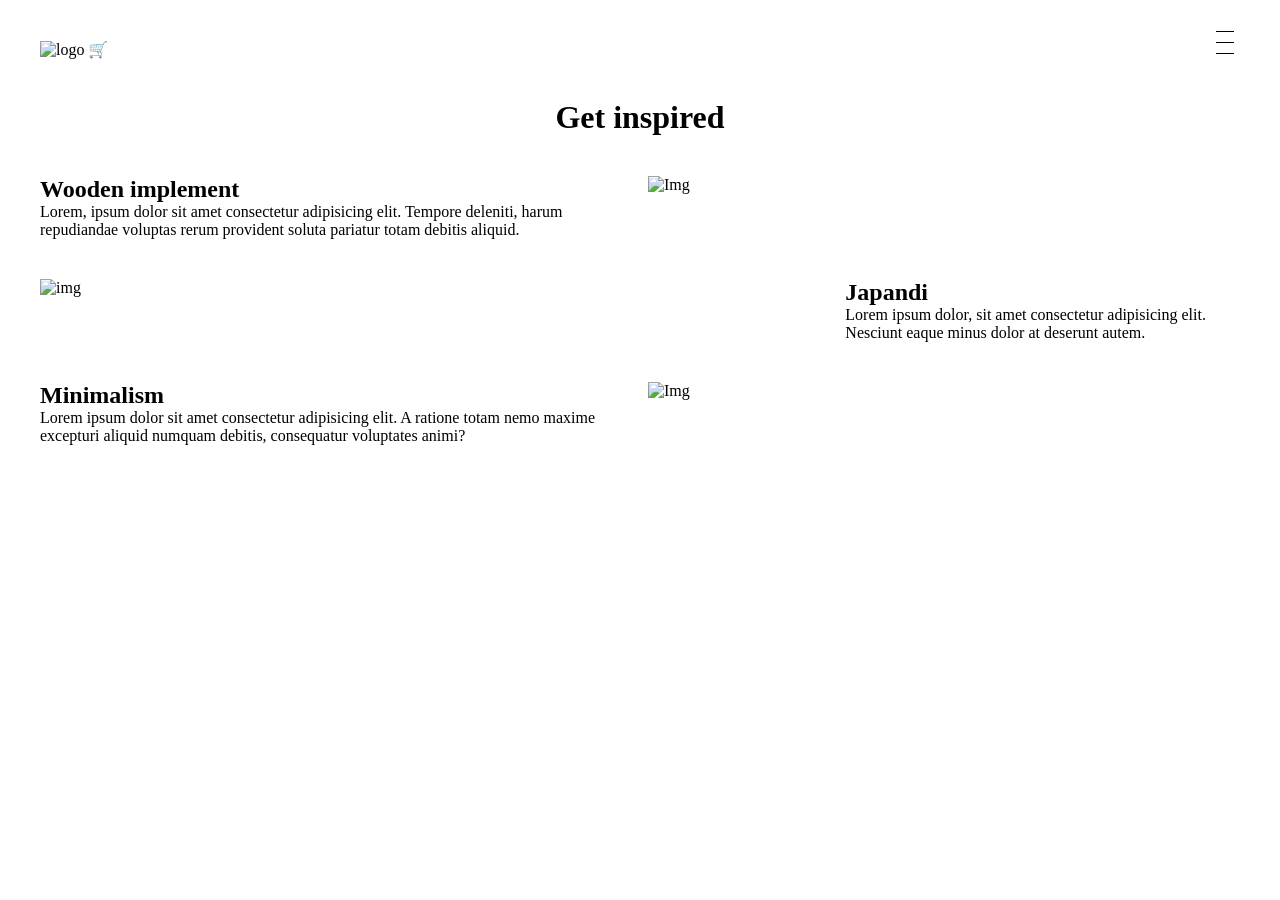
==== inspiration.html @ bda954b3 "opsæt af inspirationside" ====
<!doctype html>
<html lang="en">
  <head>
    <meta name="robots" content="noindex, nofollow" />
    <meta charset="UTF-8" />
    <meta name="viewport" content="width=device-width, initial-scale=1.0" />
    <title>Inspirationside</title>
    <link rel="icon" type="image/x-icon" href="" />
    <link rel="stylesheet" href="/css/main.css" />
    <link rel="stylesheet" href="/css/inspiration.css" />
  </head>
  <body>
    <header>
      <nav>
        <a href="index.html" class="logo"> <img src="" alt="logo" /></a>
        <a href="#">🛒</a>
        <ul class="menu">
          <li><a href="produktliste.html">Products</a></li>
          <li><a href="omos.html">About us</a></li>
          <li><a href="inspiration.html">Inspiration</a></li>
          <li><a href="support.html">Return policy</a></li>
        </ul>
        <button class="burger">
          <span class="line"></span>
          <span class="line"></span>
          <span class="line"></span>
        </button>
      </nav>
    </header>
    <main>
      <h1>Get inspired</h1>
      <section class="inspiration">
        <div class="insp_grid1-1">
          <div>
            <h2>Wooden implement</h2>
            <p>Lorem, ipsum dolor sit amet consectetur adipisicing elit. Tempore deleniti, harum repudiandae voluptas rerum provident soluta pariatur totam debitis aliquid.</p>
          </div>
          <img src="" alt="Img" />
        </div>

        <div class="insp_grid2-1">
          <img src="" alt="img" />
          <div>
            <h2>Japandi</h2>
            <p>Lorem ipsum dolor, sit amet consectetur adipisicing elit. Nesciunt eaque minus dolor at deserunt autem.</p>
          </div>
        </div>

        <div class="insp_grid1-1">
          <div>
            <h2>Minimalism</h2>
            <p>Lorem ipsum dolor sit amet consectetur adipisicing elit. A ratione totam nemo maxime excepturi aliquid numquam debitis, consequatur voluptates animi?</p>
          </div>
          <img src="" alt="Img" />
        </div>
      </section>
    </main>
    <footer></footer>
    <script src="burgermenu.js"></script>
  </body>
</html>
---- css/main.css ----
* {
  margin: 0;
}
/* Burger Menu */
.menu {
  display: none;
}
nav ul {
  list-style: none;
}
a {
  text-decoration: none;
  color: black;
}
.burger {
  display: block;
  background-color: transparent;
  border: 0;
  flex: 0 0 auto;
  margin: 0 20px;
  width: 30px;
  height: 30px;
  cursor: pointer;
  position: absolute;
  top: 20px;
  right: 20px;
}
.burger .line {
  display: block;
  width: 100%;
  height: 1px;
  background-color: black;
  margin-top: 10px;
  margin-bottom: 5px;
  transition: 0.2s linear;
  z-index: 1;
}
.burger.active .line:nth-child(1) {
  transform: rotate(45deg) translate(6px, 6px);
  transition: 0.2s linear;
}
.burger.active .line:nth-child(2) {
  opacity: 0;
  transition: 0.2s linear;
}
.burger.active .line:nth-child(3) {
  transform: rotate(-45deg) translate(6px, -6px);
  transition: 0.2s linear;
}
nav.active .menu {
  display: block;
  background-color: grey;
  position: absolute;
  right: 0;
  width: 200px;
  height: 500px;
  /* z-index: 1; */
}
nav.active .menu li {
  margin: 40px 20px;
  text-align: left;
}
nav.active .menu a {
  font-size: 20px;
  color: white;
}

body {
  margin: 40px;
}
---- css/inspiration.css ----
.inspiration {
  margin-top: 40px;
}
h1 {
  text-align: center;
  margin-top: 40px;
}
.insp_grid1-1 {
  display: grid;
  grid-template-columns: 1fr 1fr;
  gap: 1rem;
  margin-top: 40px;
}
.insp_grid2-1 {
  display: grid;
  grid-template-columns: 2fr 1fr;
  gap: 1rem;
  margin-top: 40px;
}
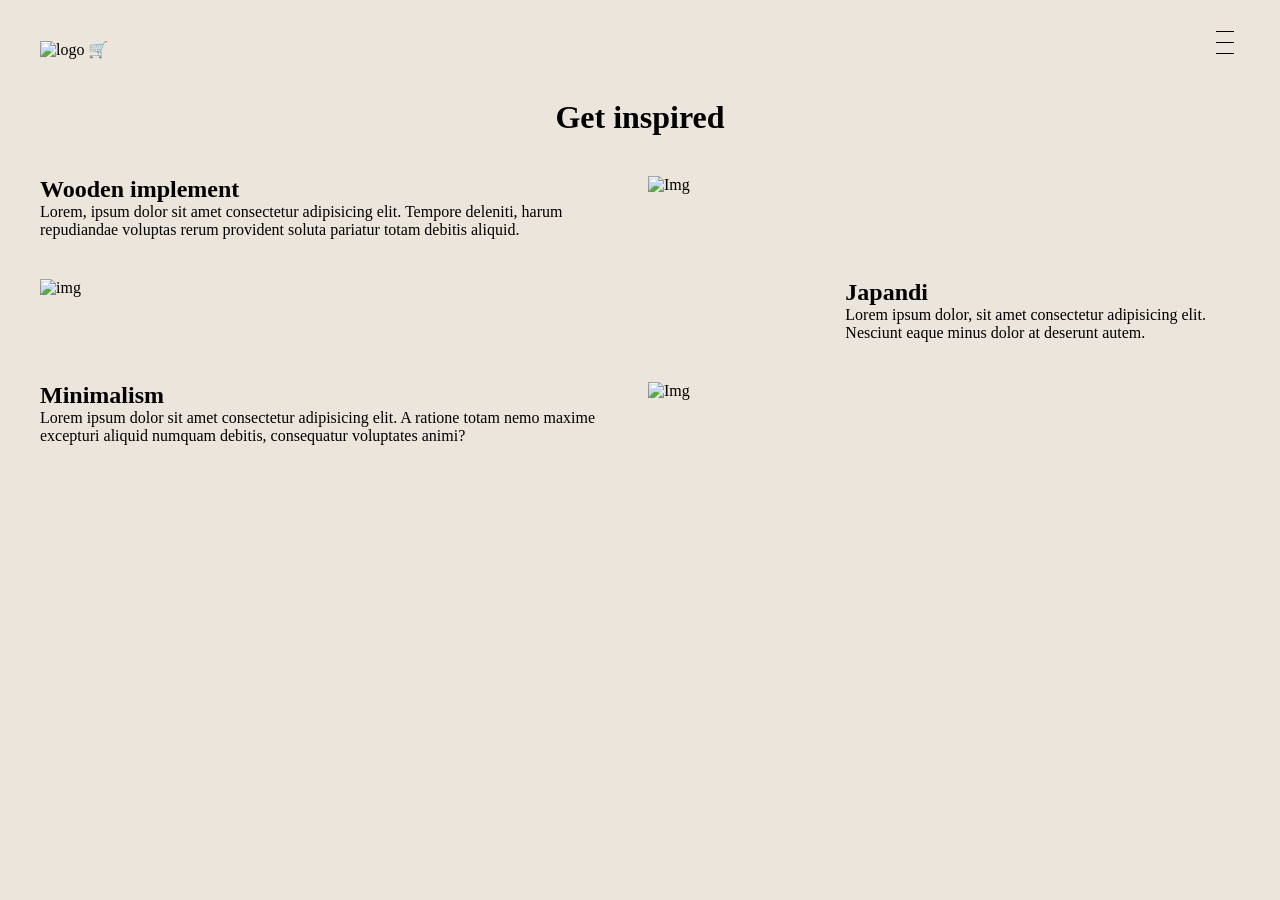
==== commit b5293210: "rettelse i CSS sti" ====
--- a/inspiration.html
+++ b/inspiration.html
@@ -6,8 +6,8 @@
     <meta name="viewport" content="width=device-width, initial-scale=1.0" />
     <title>Inspirationside</title>
     <link rel="icon" type="image/x-icon" href="" />
-    <link rel="stylesheet" href="/css/main.css" />
-    <link rel="stylesheet" href="/css/inspiration.css" />
+    <link rel="stylesheet" href="./css/main.css" />
+    <link rel="stylesheet" href="./css/inspiration.css" />
   </head>
   <body>
     <header>
--- a/css/main.css
+++ b/css/main.css
@@ -1,5 +1,9 @@
 * {
   margin: 0;
+}
+:root {
+  --background-color: #ebe5dc;
+  --text-color: #000;
 }
 /* Burger Menu */
 .menu {
@@ -24,6 +28,7 @@
   position: absolute;
   top: 20px;
   right: 20px;
+  z-index: 10;
 }
 .burger .line {
   display: block;
@@ -49,12 +54,12 @@
 }
 nav.active .menu {
   display: block;
-  background-color: grey;
+  background-color: rgba(255, 255, 255, 0.8);
   position: absolute;
   right: 0;
   width: 200px;
   height: 500px;
-  /* z-index: 1; */
+  z-index: 9;
 }
 nav.active .menu li {
   margin: 40px 20px;
@@ -62,9 +67,17 @@
 }
 nav.active .menu a {
   font-size: 20px;
-  color: white;
+  color: #000;
 }
 
 body {
   margin: 40px;
+  background-color: var(--background-color);
 }
+
+/* Design af general button */
+button {
+  background-color: white;
+  border: 1px solid black;
+  color: var(--text-color);
+}
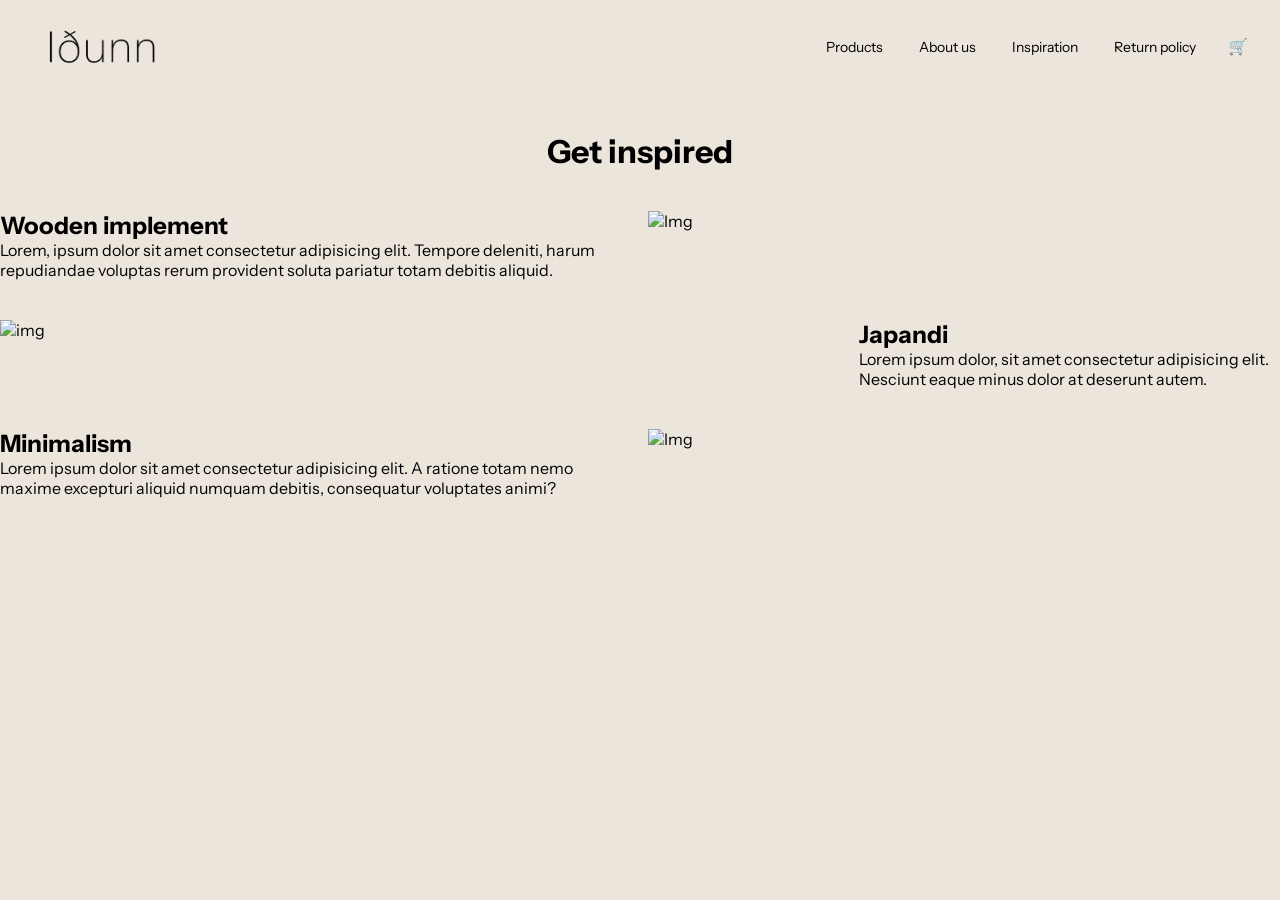
==== commit 157f3eb4: "added logo på alle undersider" ====
--- a/inspiration.html
+++ b/inspiration.html
@@ -10,10 +10,9 @@
     <link rel="stylesheet" href="./css/inspiration.css" />
   </head>
   <body>
-    <header>
+     <header>
+      <a href="index.html" class="logo"> <img src="img/I∂unn_Logo 1.webp" alt="logo" /></a>
       <nav>
-        <a href="index.html" class="logo"> <img src="" alt="logo" /></a>
-        <a href="#">🛒</a>
         <ul class="menu">
           <li><a href="produktliste.html">Products</a></li>
           <li><a href="omos.html">About us</a></li>
@@ -26,6 +25,8 @@
           <span class="line"></span>
         </button>
       </nav>
+
+      <a href="#">🛒</a>
     </header>
     <main>
       <h1>Get inspired</h1>
--- a/css/main.css
+++ b/css/main.css
@@ -1,83 +1,215 @@
+
+/* ========================================
+   FONTE
+======================================== */
+
+@font-face {
+  font-family: instrumentsans;
+  src: url("../Fonts/InstrumentSans-VariableFont_wdth,wght.woff2");
+}
+
+@font-face {
+  font-family: inter;
+  src: url("../Fonts/Inter-VariableFont_opsz_wght.woff");
+}
+
+/* ========================================
+   GENERELT
+======================================== */
+
 * {
+  box-sizing: border-box;
   margin: 0;
-}
+  font-family: instrumentsans, sans-serif;
+}
+
 :root {
   --background-color: #ebe5dc;
   --text-color: #000;
-}
-/* Burger Menu */
+  --color-h2: #4b3021;
+}
+
+body {
+  background-color: var(--background-color);
+}
+
+a {
+  text-decoration: none;
+  color: var(--text-color);
+}
+
+nav ul {
+  list-style: none;
+}
+
+/* ========================================
+   HEADER – FÆLLES GRUNDSTRUKTUR
+======================================== */
+
+header {
+  display: flex;
+  align-items: center;
+  justify-content: space-between;
+  gap: 1rem;
+  padding: 20px;
+}
+
+header .logo {
+  flex: 0 0 auto;
+}
+
+header .logo img {
+  display: block;
+  max-width: 140px;
+  height: auto;
+}
+
+header nav {
+  position: relative;
+  display: flex;
+  align-items: center;
+  margin-left: auto;
+}
+
+/* ========================================
+   MOBIL – STANDARDVISNING
+======================================== */
+
+/* Linklisten er skjult, indtil burgeren aktiveres */
 .menu {
   display: none;
-}
-nav ul {
-  list-style: none;
-}
-a {
-  text-decoration: none;
-  color: black;
-}
+  padding: 0;
+  margin: 0;
+}
+
+/* Burgerknap */
 .burger {
   display: block;
-  background-color: transparent;
+  position: relative;
+  z-index: 10;
+  flex: 0 0 auto;
+  width: 30px;
+  height: 20px;
+  padding: 0;
+  margin: 0;
+  background: transparent;
   border: 0;
-  flex: 0 0 auto;
-  margin: 0 20px;
-  width: 30px;
-  height: 30px;
   cursor: pointer;
-  position: absolute;
-  top: 20px;
-  right: 20px;
-  z-index: 10;
-}
+}
+
 .burger .line {
   display: block;
   width: 100%;
   height: 1px;
+  margin-bottom: 5px;
   background-color: black;
-  margin-top: 10px;
-  margin-bottom: 5px;
   transition: 0.2s linear;
-  z-index: 1;
-}
+}
+
+/* Burgerens animation */
 .burger.active .line:nth-child(1) {
-  transform: rotate(45deg) translate(6px, 6px);
-  transition: 0.2s linear;
-}
+  transform: translateY(6px) rotate(45deg);
+}
+
 .burger.active .line:nth-child(2) {
   opacity: 0;
-  transition: 0.2s linear;
-}
+}
+
 .burger.active .line:nth-child(3) {
-  transform: rotate(-45deg) translate(6px, -6px);
-  transition: 0.2s linear;
-}
+  transform: translateY(-6px) rotate(-45deg);
+}
+
+/* Mobilmenu – åbnes via JavaScript */
 nav.active .menu {
   display: block;
-  background-color: rgba(255, 255, 255, 0.8);
   position: absolute;
+  top: 40px;
   right: 0;
   width: 200px;
-  height: 500px;
+  min-height: 250px;
+  padding: 20px;
+  background-color: rgba(255, 255, 255, 0.9);
   z-index: 9;
 }
+
 nav.active .menu li {
-  margin: 40px 20px;
+  margin: 20px 0;
   text-align: left;
 }
+
 nav.active .menu a {
   font-size: 20px;
   color: #000;
 }
 
-body {
-  margin: 40px;
-  background-color: var(--background-color);
-}
-
-/* Design af general button */
+/* Generelle knapper */
 button {
   background-color: white;
   border: 1px solid black;
   color: var(--text-color);
 }
+
+/* ========================================
+   DESKTOP – FRA 800 PX
+======================================== */
+
+@media (min-width: 800px) {
+
+  /* Headerens elementer fordeles med flex */
+  header {
+    gap: 2rem;
+    padding: 20px 2rem;
+  }
+
+  .menu,
+  nav.active .menu {
+    display: flex;
+    flex-direction: row;
+    align-items: center;
+    gap: 36px;
+    position: static;
+    width: auto;
+    min-height: 0;
+    padding: 0;
+    margin: 0;
+    background: transparent;
+  }
+
+  .menu li {
+    margin: 0;
+  }
+
+  .menu a {
+    font-size: 14px;
+  }
+
+  /* Burgeren skjules på desktop */
+  .burger {
+    display: none;
+  }
+
+  /* Hovereffekt på menulinks */
+  .menu a {
+    position: relative;
+  }
+
+  .menu a::after {
+    content: "";
+    position: absolute;
+    bottom: -4px;
+    left: 0;
+    right: 0;
+    height: 1px;
+    background: var(--color-h2);
+    transform: scaleX(0);
+    transition: transform 0.25s ease;
+  }
+
+  .menu a:hover {
+    color: var(--color-h2);
+  }
+
+  .menu a:hover::after {
+    transform: scaleX(1);
+  }
+}
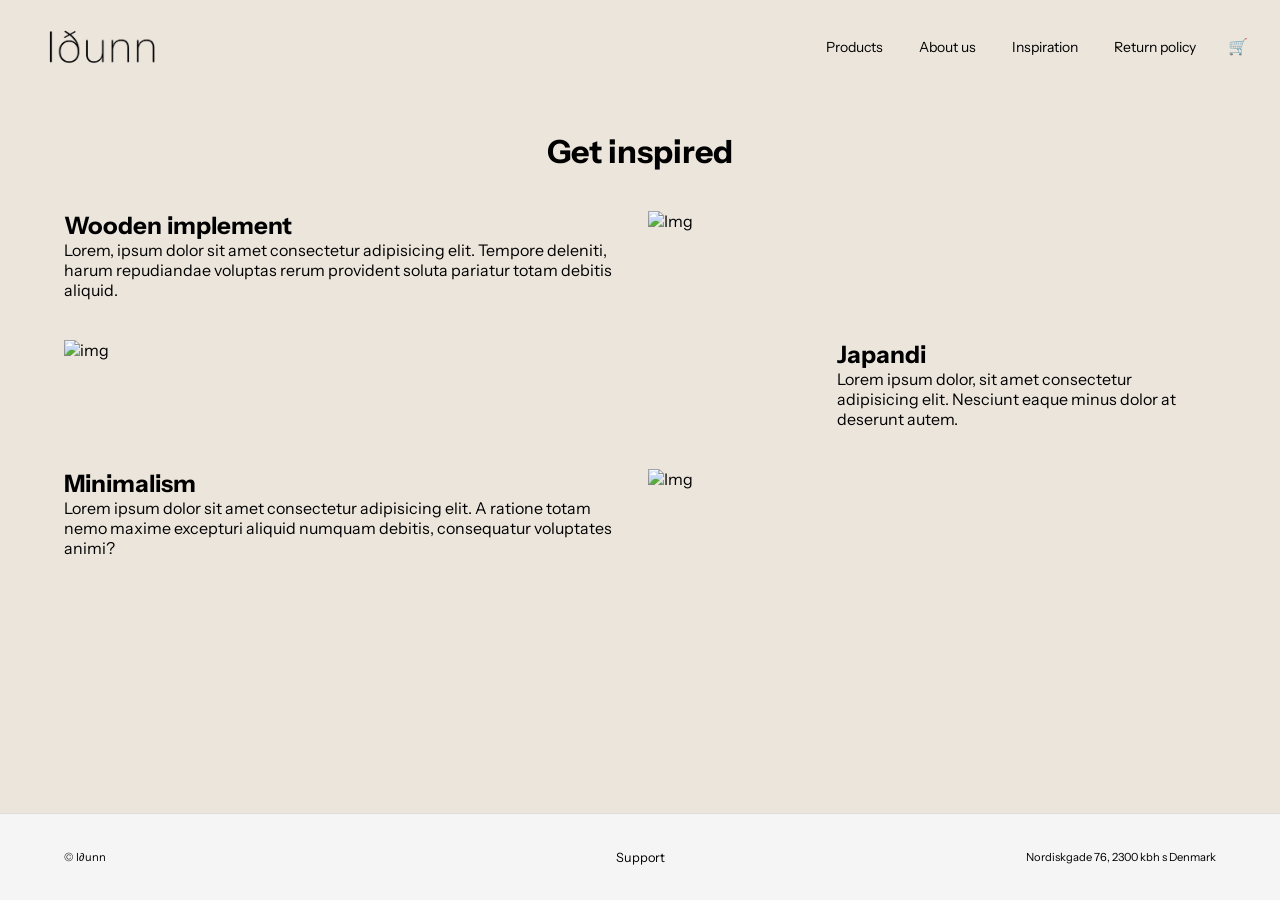
==== commit b186f6ff: "Tilføjet og designet footer på all pages" ====
--- a/inspiration.html
+++ b/inspiration.html
@@ -56,7 +56,17 @@
         </div>
       </section>
     </main>
-    <footer></footer>
+     <footer>
+        <p>© I∂unn</p>
+
+  <div>
+    <a href="support.html">Support</a>
+  </div>
+
+  <div>
+   <p>Nordiskgade 76, 2300 kbh s Denmark</p>
+  </div>
+    </footer>
     <script src="burgermenu.js"></script>
   </body>
 </html>
--- a/css/main.css
+++ b/css/main.css
@@ -1,8 +1,3 @@
-
-/* ========================================
-   FONTE
-======================================== */
-
 @font-face {
   font-family: instrumentsans;
   src: url("../Fonts/InstrumentSans-VariableFont_wdth,wght.woff2");
@@ -31,6 +26,14 @@
 
 body {
   background-color: var(--background-color);
+    min-height: 100vh;
+  display: flex;
+  flex-direction: column;
+}
+
+main{
+  margin-left: 5%;
+  margin-right: 5%;
 }
 
 a {
@@ -42,9 +45,7 @@
   list-style: none;
 }
 
-/* ========================================
-   HEADER – FÆLLES GRUNDSTRUKTUR
-======================================== */
+/* HEADER*/
 
 header {
   display: flex;
@@ -71,9 +72,27 @@
   margin-left: auto;
 }
 
-/* ========================================
-   MOBIL – STANDARDVISNING
-======================================== */
+footer {
+  display: flex;
+ justify-content: center;
+gap: 8rem;
+  align-items: center;
+  padding: 2rem 5%;
+  margin-top: auto;
+  border-top: 1px solid #ddd;
+  background-color: #f5f5f5;
+   font-size: 0.8rem
+}
+footer > * {
+  flex: 1;
+}
+
+
+footer p {
+  margin: 0.25rem 0;
+  font-size: 0.7rem
+}
+/* MOBILEFIRST*/
 
 /* Linklisten er skjult, indtil burgeren aktiveres */
 .menu {
@@ -106,7 +125,7 @@
   transition: 0.2s linear;
 }
 
-/* Burgerens animation */
+/* Burgerens animation (hver af de tre streger) */
 .burger.active .line:nth-child(1) {
   transform: translateY(6px) rotate(45deg);
 }
@@ -149,9 +168,16 @@
   color: var(--text-color);
 }
 
-/* ========================================
-   DESKTOP – FRA 800 PX
-======================================== */
+/* MANGLER */
+
+/* .tilbageknap{
+}
+
+.filterknap{}
+
+evt sorteringsknap  */
+
+/* DESKTOP */
 
 @media (min-width: 800px) {
 
@@ -159,6 +185,26 @@
   header {
     gap: 2rem;
     padding: 20px 2rem;
+  }
+
+  footer {
+    flex-direction: row;
+    justify-content: space-between;
+    align-items: center;
+    text-align: left;
+    gap: 2rem;
+  }
+
+  footer > * {
+    flex: 1;
+  }
+
+  footer > :nth-child(2) {
+    text-align: center;
+  }
+
+  footer > :last-child {
+    text-align: right;
   }
 
   .menu,
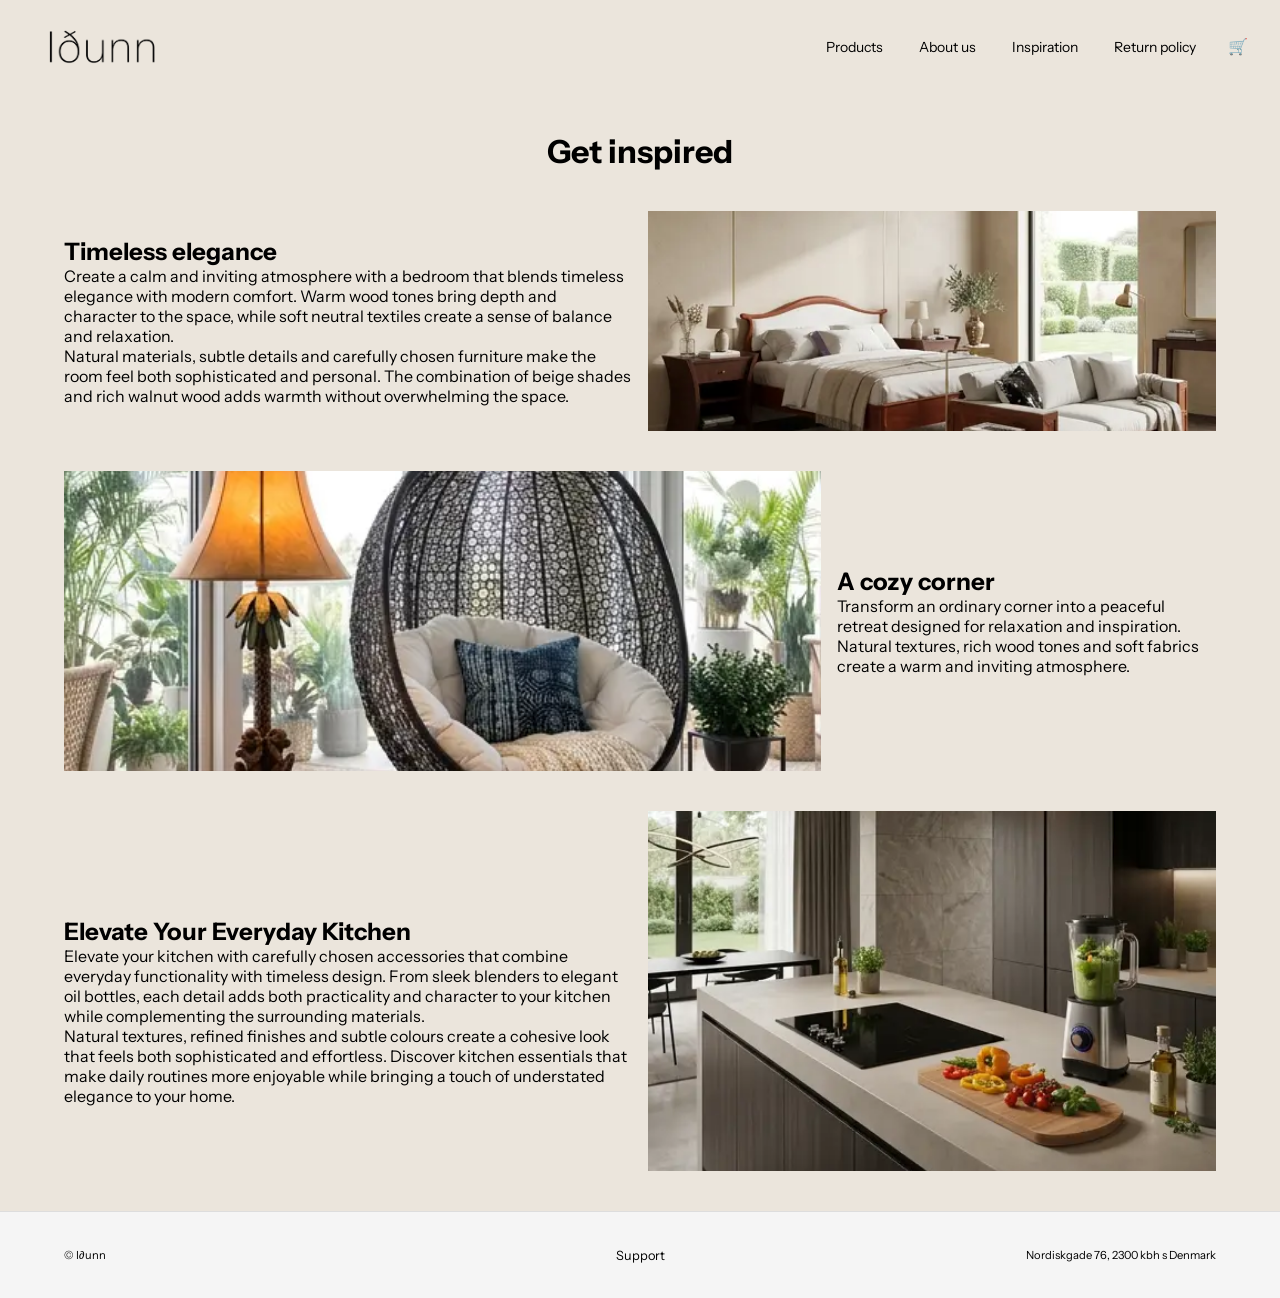
==== commit 8b33b350: "færdig insp side" ====
--- a/inspiration.html
+++ b/inspiration.html
@@ -10,7 +10,7 @@
     <link rel="stylesheet" href="./css/inspiration.css" />
   </head>
   <body>
-     <header>
+    <header>
       <a href="index.html" class="logo"> <img src="img/I∂unn_Logo 1.webp" alt="logo" /></a>
       <nav>
         <ul class="menu">
@@ -33,39 +33,47 @@
       <section class="inspiration">
         <div class="insp_grid1-1">
           <div>
-            <h2>Wooden implement</h2>
-            <p>Lorem, ipsum dolor sit amet consectetur adipisicing elit. Tempore deleniti, harum repudiandae voluptas rerum provident soluta pariatur totam debitis aliquid.</p>
+            <h2>Timeless elegance</h2>
+            <p>Create a calm and inviting atmosphere with a bedroom that blends timeless elegance with modern comfort. Warm wood tones bring depth and character to the space, while soft neutral textiles create a sense of balance and relaxation.</p>
+            <p>Natural materials, subtle details and carefully chosen furniture make the room feel both sophisticated and personal. The combination of beige shades and rich walnut wood adds warmth without overwhelming the space.</p>
           </div>
-          <img src="" alt="Img" />
+          <img class="img1" src="./img/furniture.webp" alt="a bedroom with a couch" />
         </div>
 
         <div class="insp_grid2-1">
-          <img src="" alt="img" />
+          <img class="img2" src="./img/homedeco.webp" alt="A cozy corner with warm lighting" />
           <div>
-            <h2>Japandi</h2>
-            <p>Lorem ipsum dolor, sit amet consectetur adipisicing elit. Nesciunt eaque minus dolor at deserunt autem.</p>
+            <h2>A cozy corner</h2>
+            <p>Transform an ordinary corner into a peaceful retreat designed for relaxation and inspiration. Natural textures, rich wood tones and soft fabrics create a warm and inviting atmosphere.</p>
           </div>
         </div>
 
         <div class="insp_grid1-1">
           <div>
-            <h2>Minimalism</h2>
-            <p>Lorem ipsum dolor sit amet consectetur adipisicing elit. A ratione totam nemo maxime excepturi aliquid numquam debitis, consequatur voluptates animi?</p>
+            <h2>Elevate Your Everyday Kitchen</h2>
+            <p>
+              Elevate your kitchen with carefully chosen accessories that combine everyday functionality with timeless design. From sleek blenders to elegant oil bottles, each detail adds both practicality and character to your kitchen while
+              complementing the surrounding materials.
+            </p>
+            <p>
+              Natural textures, refined finishes and subtle colours create a cohesive look that feels both sophisticated and effortless. Discover kitchen essentials that make daily routines more enjoyable while bringing a touch of understated
+              elegance to your home.
+            </p>
           </div>
-          <img src="" alt="Img" />
+          <img class="img3" src="./img/kitchen.webp" alt="Kitchen tools" />
         </div>
       </section>
     </main>
-     <footer>
-        <p>© I∂unn</p>
+    <footer>
+      <p>© I∂unn</p>
 
-  <div>
-    <a href="support.html">Support</a>
-  </div>
+      <div>
+        <a href="support.html">Support</a>
+      </div>
 
-  <div>
-   <p>Nordiskgade 76, 2300 kbh s Denmark</p>
-  </div>
+      <div>
+        <p>Nordiskgade 76, 2300 kbh s Denmark</p>
+      </div>
     </footer>
     <script src="burgermenu.js"></script>
   </body>
--- a/css/main.css
+++ b/css/main.css
@@ -187,6 +187,7 @@
     padding: 20px 2rem;
   }
 
+  /* footerens elementer fordeles med flex og vi benytter nth-child og last-child for at placere teksten korrekt i dekstopview */
   footer {
     flex-direction: row;
     justify-content: space-between;
--- a/css/inspiration.css
+++ b/css/inspiration.css
@@ -10,10 +10,29 @@
   grid-template-columns: 1fr 1fr;
   gap: 1rem;
   margin-top: 40px;
+  align-items: center;
 }
 .insp_grid2-1 {
   display: grid;
   grid-template-columns: 2fr 1fr;
   gap: 1rem;
   margin-top: 40px;
+  align-items: center;
 }
+img {
+  width: 100%;
+  height: auto;
+  object-fit: cover;
+}
+
+.img1 {
+  height: 220px;
+}
+.img2 {
+  height: 300px;
+  width: 100%;
+}
+.img3 {
+  height: 400px;
+  padding-bottom: 40px;
+}
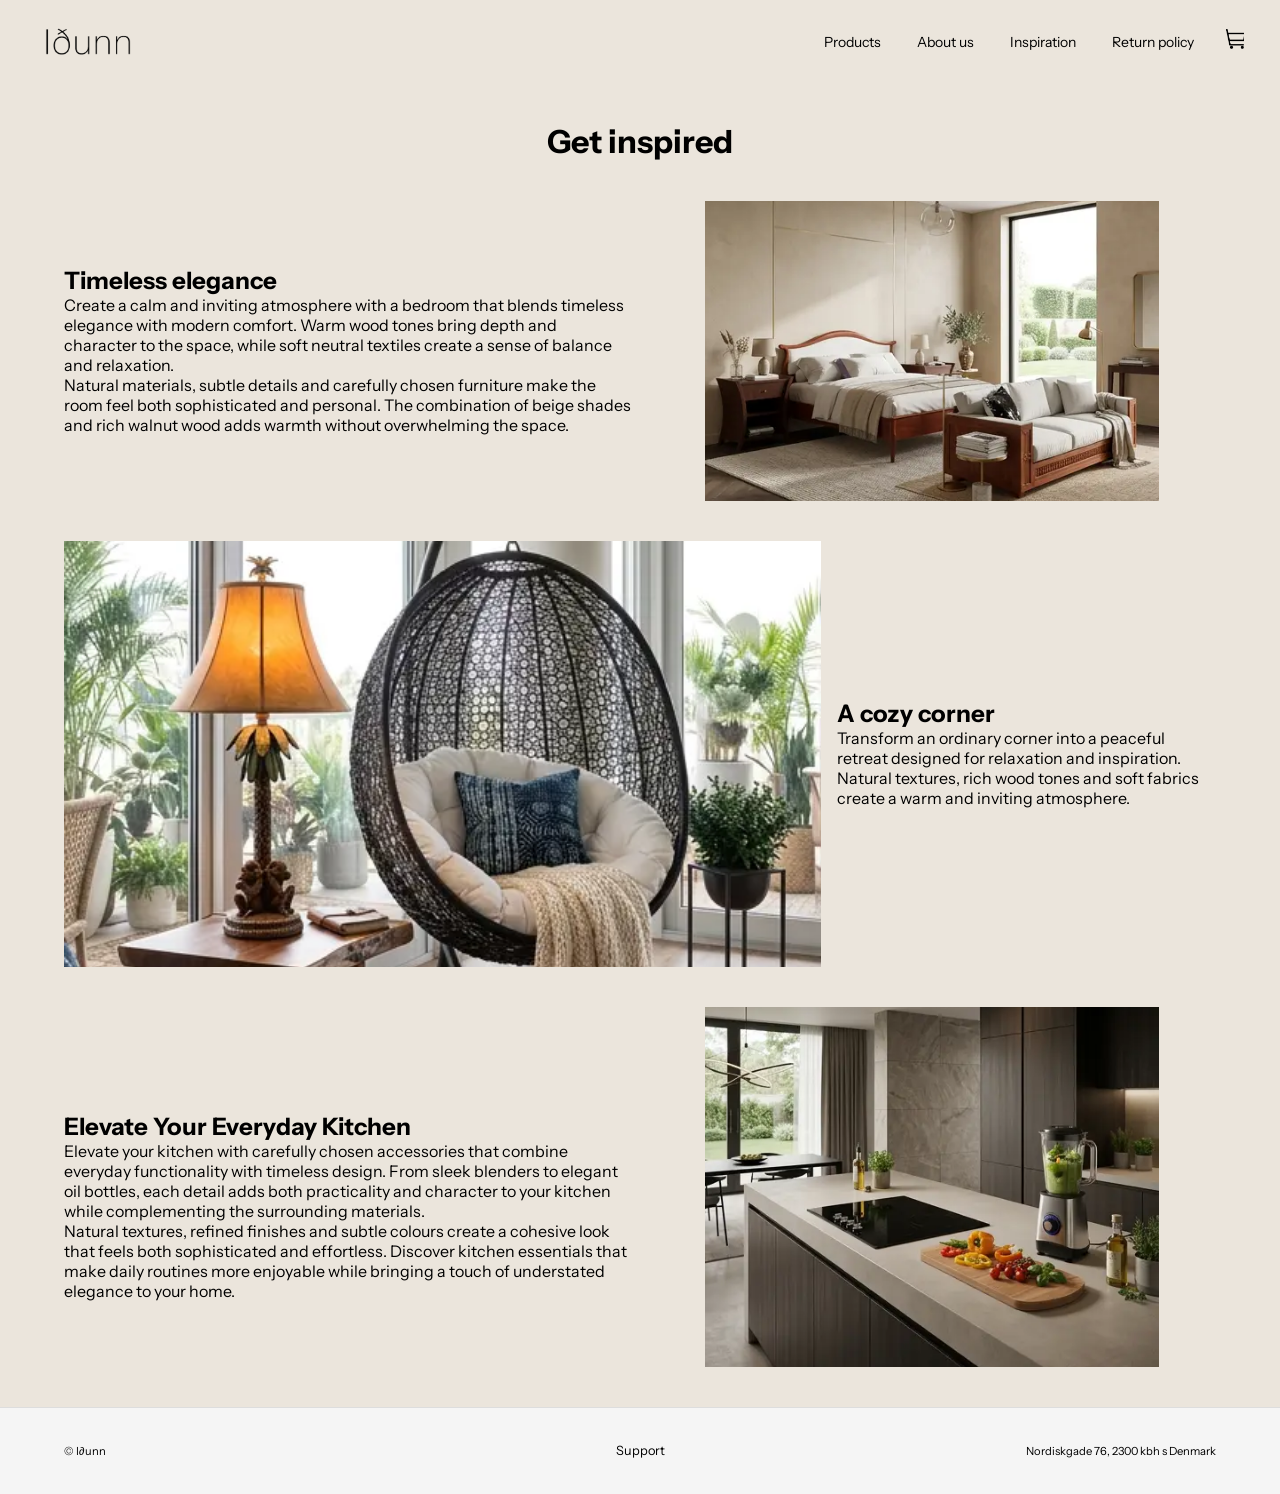
==== commit 389d9293: "added new cart to all pages" ====
--- a/inspiration.html
+++ b/inspiration.html
@@ -5,7 +5,7 @@
     <meta charset="UTF-8" />
     <meta name="viewport" content="width=device-width, initial-scale=1.0" />
     <title>Inspirationside</title>
-    <link rel="icon" type="image/x-icon" href="" />
+    <link rel="icon" type="image/x-icon" href="img/Favicon.webp" />
     <link rel="stylesheet" href="./css/main.css" />
     <link rel="stylesheet" href="./css/inspiration.css" />
   </head>
@@ -26,7 +26,7 @@
         </button>
       </nav>
 
-      <a href="#">🛒</a>
+      <a class="kurv" href="#"> <img class="kurvimg" src="img/Shopping-cart.webp" alt="shopping-cart icon"></a>
     </header>
     <main>
       <h1>Get inspired</h1>
--- a/css/main.css
+++ b/css/main.css
@@ -159,6 +159,10 @@
 nav.active .menu a {
   font-size: 20px;
   color: #000;
+}
+
+.kurvimg{
+  height: 20px;
 }
 
 /* Generelle knapper */
--- a/css/inspiration.css
+++ b/css/inspiration.css
@@ -20,19 +20,26 @@
   align-items: center;
 }
 img {
-  width: 100%;
+  width: 80%;
   height: auto;
   object-fit: cover;
 }
 
 .img1 {
-  height: 220px;
+  justify-self: center;
+  align-self: center;
+  height: 300px;
+  object-position: center;
 }
 .img2 {
-  height: 300px;
+  justify-self: center;
+  align-self: center;
+  aspect-ratio: 16 / 9;
   width: 100%;
 }
 .img3 {
+  justify-self: center;
+  align-self: center;
   height: 400px;
   padding-bottom: 40px;
 }
